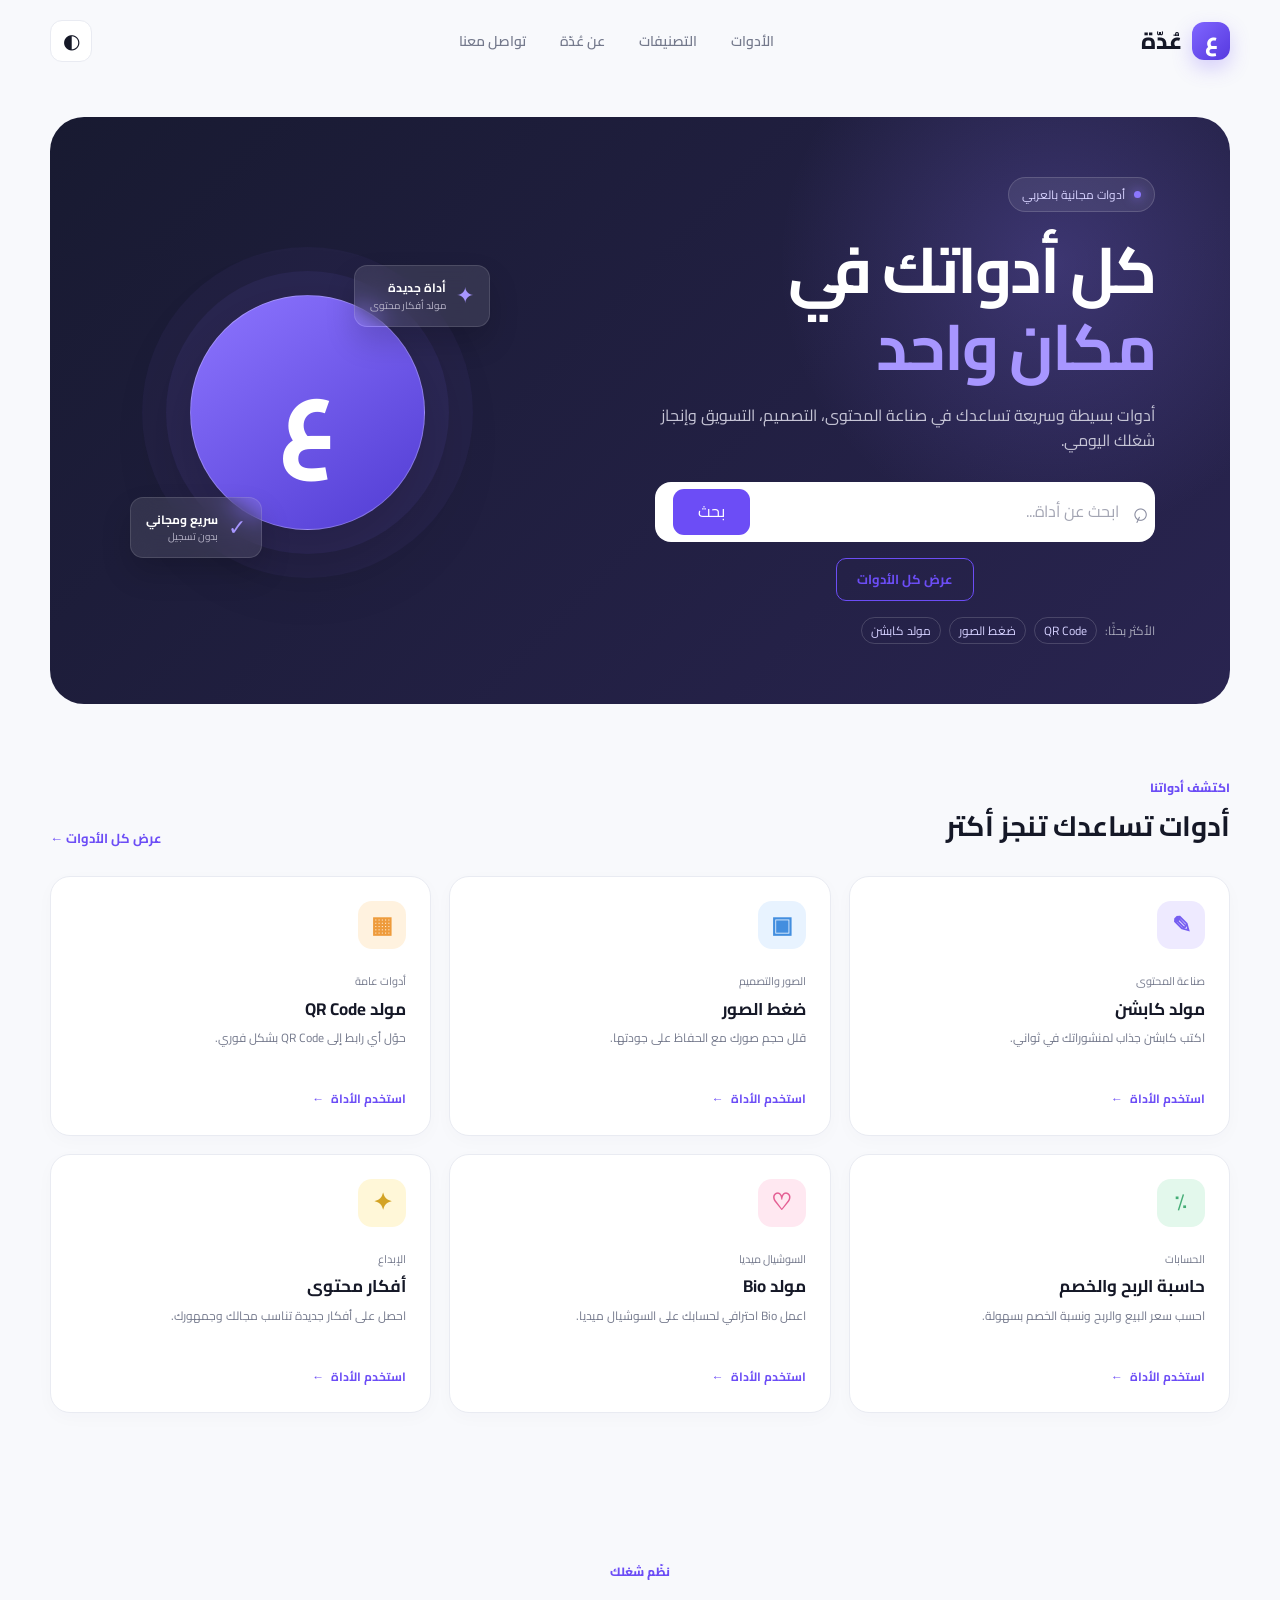
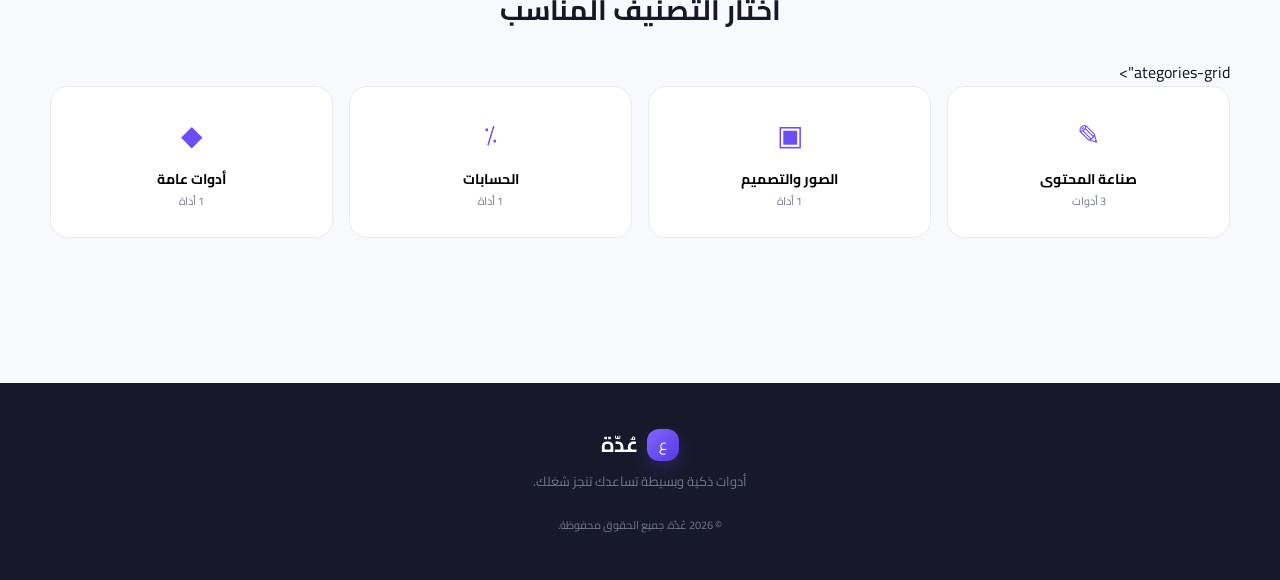
==== index.html @ b645d943 "Rename indexl.html to index.html" ====
<!DOCTYPE html>
<html lang="ar" dir="rtl">
<head>
  <meta charset="UTF-8" />
  <meta name="viewport" content="width=device-width, initial-scale=1.0" />

  <title>عُدّة | أدوات ذكية لشغلك ومحتواك</title>
  
  <link rel="icon" type="image/svg+xml" href="favicon.svg" />

  <meta
    name="description"
    content="عُدّة توفر لك أدوات عربية مجانية لصناعة المحتوى، التصميم، الحسابات والتسويق."
  />

  <link rel="preconnect" href="https://fonts.googleapis.com" />
  <link rel="preconnect" href="https://fonts.gstatic.com" crossorigin />
  <link
    href="https://fonts.googleapis.com/css2?family=Cairo:wght@400;500;600;700;800&display=swap"
    rel="stylesheet"
  />

  <link rel="stylesheet" href="style.css" />
</head>

<body>
  <header class="navbar">
    <a href="#" class="logo">
      <span class="logo-icon">ع</span>
      <span>عُدّة</span>
    </a>

    <nav class="nav-links">
      <a href="#tools">الأدوات</a>
      <a href="#categories">التصنيفات</a>
      <a href="about.html">عن عُدّة</a>
      <a href="contact.html">تواصل معنا</a>
    </nav>
    

    <button class="theme-button" id="themeButton" aria-label="تغيير المظهر">
      ◐
    </button>
  </header>

  <main>
    <section class="hero">
      <div class="hero-content">
        <div class="badge">
          <span class="badge-dot"></span>
          أدوات مجانية بالعربي
        </div>

        <h1>
          كل أدواتك في
          <span>مكان واحد</span>
        </h1>

        <p>
          أدوات بسيطة وسريعة تساعدك في صناعة المحتوى، التصميم، التسويق
          وإنجاز شغلك اليومي.
        </p>

        <div class="search-box">
          <span class="search-icon">⌕</span>
          <input
            type="text"
            id="searchInput"
            placeholder="ابحث عن أداة..."
          />
          <button id="searchButton">بحث</button>
        </div>

        <button id="showAllTools" class="show-all-button">
          عرض كل الأدوات
        </button>
        

        <div class="quick-links">
          <span>الأكثر بحثًا:</span>
          <button class="quick-link" data-search="QR">QR Code</button>
          <button class="quick-link" data-search="صور">ضغط الصور</button>
          <button class="quick-link" data-search="كابشن">مولد كابشن</button>
        </div>
      </div>

      <div class="hero-decoration">
        <div class="floating-card card-one">
          <span>✦</span>
          <div>
            <strong>أداة جديدة</strong>
            <small>مولد أفكار محتوى</small>
          </div>
        </div>

        <div class="main-orb">
          <div class="orb-symbol">ع</div>
        </div>

        <div class="floating-card card-two">
          <span>✓</span>
          <div>
            <strong>سريع ومجاني</strong>
            <small>بدون تسجيل</small>
          </div>
        </div>
      </div>
    </section>

    <section class="tools-section" id="tools">
      <div class="section-heading">
        <div>
          <span class="section-label">اكتشف أدواتنا</span>
          <h2>أدوات تساعدك تنجز أكتر</h2>
        </div>

        <a href="#tools" class="view-all">عرض كل الأدوات ←</a>
      </div>

      <div class="tools-grid" id="toolsGrid">
        <article
  class="tool-card"
  data-category="content"
  data-name="مولد كابشن منشورات محتوى"
>

          <div class="tool-icon purple">✎</div>
          <div class="tool-card-content">
            <span class="tool-category">صناعة المحتوى</span>
            <h3>مولد كابشن</h3>
            <p>اكتب كابشن جذاب لمنشوراتك في ثواني.</p>
            <a href="caption.html" class="tool-link">
              استخدم الأداة <span>←</span>
            </a>
            
          </div>
        </article>

        <article
  class="tool-card"
  data-category="design"
  data-name="ضغط الصور تحويل webp"
>

          <div class="tool-icon blue">▣</div>
          <div class="tool-card-content">
            <span class="tool-category">الصور والتصميم</span>
            <h3>ضغط الصور</h3>
            <p>قلل حجم صورك مع الحفاظ على جودتها.</p>
            <a href="images.html" class="tool-link">
              استخدم الأداة <span>←</span>
            </a>
            
          </div>
        </article>

        <article
  class="tool-card"
  data-category="general"
  data-name="مولد qr كود"
>

          <div class="tool-icon orange">▦</div>
          <div class="tool-card-content">
            <span class="tool-category">أدوات عامة</span>
            <h3>مولد QR Code</h3>
            <p>حوّل أي رابط إلى QR Code بشكل فوري.</p>
            <a href="qr.html" class="tool-link">
              استخدم الأداة <span>←</span>
            </a>
            
          </div>
        </article>

        <article
  class="tool-card"
  data-category="calculations"
  data-name="حاسبة الربح الخصم السعر"
>

          <div class="tool-icon green">٪</div>
          <div class="tool-card-content">
            <span class="tool-category">الحسابات</span>
            <h3>حاسبة الربح والخصم</h3>
            <p>احسب سعر البيع والربح ونسبة الخصم بسهولة.</p>
            <a href="calculator.html" class="tool-link">
              استخدم الأداة <span>←</span>
            </a>
            
          </div>
        </article>

        <article
  class="tool-card"
  data-category="content"
  data-name="مولد bio انستجرام تيك توك"
>

          <div class="tool-icon pink">♡</div>
          <div class="tool-card-content">
            <span class="tool-category">السوشيال ميديا</span>
            <h3>مولد Bio</h3>
            <p>اعمل Bio احترافي لحسابك على السوشيال ميديا.</p>
            <a href="bio.html" class="tool-link">
              استخدم الأداة <span>←</span>
            </a>
            
          </div>
        </article>

        <article
  class="tool-card"
  data-category="content"
  data-name="أفكار محتوى فيديو"
>

          <div class="tool-icon yellow">✦</div>
          <div class="tool-card-content">
            <span class="tool-category">الإبداع</span>
            <h3>أفكار محتوى</h3>
            <p>احصل على أفكار جديدة تناسب مجالك وجمهورك.</p>
            <a href="ideas.html" class="tool-link">
              استخدم الأداة <span>←</span>
            </a>
            
          </div>
        </article>
      </div>

      <p class="no-results" id="noResults">
        مفيش أدوات مطابقة للبحث حاليًا.
      </p>
    </section>

    <section class="categories-section" id="categories">
      <div class="section-heading centered">
        <span class="section-label">نظّم شغلك</span>
        <h2>اختار التصنيف المناسب</h2>
      </div>

      ategories-grid">
      <div class="categories-grid">
        <button class="category-card" data-category-filter="content">
          <span>✎</span>
          <strong>صناعة المحتوى</strong>
          <small>3 أدوات</small>
        </button>
      
        <button class="category-card" data-category-filter="design">
          <span>▣</span>
          <strong>الصور والتصميم</strong>
          <small>1 أداة</small>
        </button>
      
        <button class="category-card" data-category-filter="calculations">
          <span>٪</span>
          <strong>الحسابات</strong>
          <small>1 أداة</small>
        </button>
      
        <button class="category-card" data-category-filter="general">
          <span>◆</span>
          <strong>أدوات عامة</strong>
          <small>1 أداة</small>
        </button>
      </div>
      
    </section>
  </main>

  <footer id="about">
    <div class="footer-logo">
      <span class="logo-icon">ع</span>
      <strong>عُدّة</strong>
    </div>
    <p>أدوات ذكية وبسيطة تساعدك تنجز شغلك.</p>
    <span class="copyright">© 2026 عُدّة. جميع الحقوق محفوظة.</span>
  </footer>

  <script src="script.js"></script>
</body>
</html>
---- style.css ----
:root {
    --bg: #f8f9fc;
    --surface: #ffffff;
    --text: #151827;
    --muted: #74798c;
    --border: #e9ebf2;
    --primary: #6c4df6;
    --primary-dark: #5639df;
    --shadow: 0 18px 50px rgba(40, 35, 90, 0.08 );
  }
  
  * {
    margin: 0;
    padding: 0;
    box-sizing: border-box;
  }
  
  html {
    scroll-behavior: smooth;
  }
  
  body {
    background: var(--bg);
    color: var(--text);
    font-family: "Cairo", sans-serif;
    line-height: 1.6;
  }
  
  a {
    color: inherit;
    text-decoration: none;
  }
  
  button,
  input {
    font: inherit;
  }
  
  .navbar {
    width: min(1180px, calc(100% - 40px));
    height: 82px;
    margin: auto;
    display: flex;
    align-items: center;
    justify-content: space-between;
  }
  
  .logo {
    display: flex;
    align-items: center;
    gap: 10px;
    font-size: 23px;
    font-weight: 800;
  }
  
  .logo-icon {
    width: 38px;
    height: 38px;
    display: grid;
    place-items: center;
    color: white;
    border-radius: 12px;
    background: linear-gradient(135deg, #8066ff, #5639df);
    box-shadow: 0 8px 20px rgba(108, 77, 246, 0.25);
  }
  
  .nav-links {
    display: flex;
    gap: 34px;
    color: var(--muted);
    font-size: 14px;
    font-weight: 600;
  }
  
  .nav-links a {
    transition: color 0.2s ease;
  }
  
  .nav-links a:hover {
    color: var(--primary);
  }
  
  .theme-button {
    width: 42px;
    height: 42px;
    border: 1px solid var(--border);
    border-radius: 12px;
    background: var(--surface);
    color: var(--text);
    cursor: pointer;
    font-size: 20px;
  }
  
  .hero {
    width: min(1180px, calc(100% - 40px));
    min-height: 540px;
    margin: 35px auto 70px;
    padding: 60px 75px;
    display: flex;
    align-items: center;
    justify-content: space-between;
    overflow: hidden;
    border-radius: 34px;
    background:
      radial-gradient(circle at 85% 25%, rgba(143, 122, 255, 0.24), transparent 25%),
      linear-gradient(135deg, #181a31, #292450);
    color: white;
  }
  
  .hero-content {
    max-width: 570px;
  }
  
  .badge {
    width: fit-content;
    display: flex;
    align-items: center;
    gap: 9px;
    margin-bottom: 20px;
    padding: 7px 13px;
    border: 1px solid rgba(255, 255, 255, 0.15);
    border-radius: 30px;
    color: #d7d2ff;
    background: rgba(255, 255, 255, 0.08);
    font-size: 12px;
  }
  
  .badge-dot {
    width: 7px;
    height: 7px;
    border-radius: 50%;
    background: #8c77ff;
    box-shadow: 0 0 12px #8c77ff;
  }
  
  .hero h1 {
    margin-bottom: 17px;
    font-size: clamp(38px, 5vw, 64px);
    line-height: 1.2;
    letter-spacing: -2px;
  }
  
  .hero h1 span {
    display: block;
    color: #a796ff;
  }
  
  .hero p {
    max-width: 500px;
    margin-bottom: 28px;
    color: #c6c5d6;
    font-size: 16px;
  }
  
  .search-box {
    height: 60px;
    display: flex;
    align-items: center;
    gap: 12px;
    padding: 7px 8px 7px 18px;
    border-radius: 16px;
    background: white;
  }
  
  .search-icon {
    color: #8a8da0;
    font-size: 27px;
    transform: rotate(-20deg);
  }
  
  .search-box input {
    flex: 1;
    min-width: 0;
    border: none;
    outline: none;
    color: var(--text);
    background: transparent;
  }
  
  .search-box input::placeholder {
    color: #a3a5b3;
  }
  
  .search-box button {
    height: 46px;
    padding: 0 25px;
    border: none;
    border-radius: 11px;
    color: white;
    background: var(--primary);
    cursor: pointer;
    transition: background 0.2s ease;
  }
  
  .search-box button:hover {
    background: var(--primary-dark);
  }
  
  .quick-links {
    display: flex;
    align-items: center;
    flex-wrap: wrap;
    gap: 8px;
    margin-top: 16px;
    color: #a8a8ba;
    font-size: 12px;
  }
  
  .quick-link {
    padding: 3px 9px;
    border: 1px solid rgba(255, 255, 255, 0.16);
    border-radius: 20px;
    color: #d5d1ff;
    background: transparent;
    cursor: pointer;
  }
  
  .hero-decoration {
    position: relative;
    width: 360px;
    height: 340px;
  }
  
  .main-orb {
    position: absolute;
    top: 55px;
    left: 65px;
    width: 235px;
    height: 235px;
    display: grid;
    place-items: center;
    border: 1px solid rgba(255, 255, 255, 0.25);
    border-radius: 50%;
    background: linear-gradient(145deg, #8d75ff, #513cd3);
    box-shadow:
      0 0 0 24px rgba(128, 103, 255, 0.08),
      0 0 0 48px rgba(128, 103, 255, 0.05),
      0 25px 70px rgba(0, 0, 0, 0.3);
  }
  
  .orb-symbol {
    color: white;
    font-size: 100px;
    font-weight: 800;
  }
  
  .floating-card {
    position: absolute;
    z-index: 2;
    display: flex;
    align-items: center;
    gap: 10px;
    padding: 12px 15px;
    border: 1px solid rgba(255, 255, 255, 0.12);
    border-radius: 13px;
    background: rgba(255, 255, 255, 0.1);
    backdrop-filter: blur(12px);
    box-shadow: 0 15px 30px rgba(0, 0, 0, 0.16);
  }
  
  .floating-card > span {
    color: #a796ff;
    font-size: 22px;
  }
  
  .floating-card strong,
  .floating-card small {
    display: block;
  }
  
  .floating-card strong {
    font-size: 12px;
  }
  
  .floating-card small {
    color: #b8b5c9;
    font-size: 10px;
  }
  
  .card-one {
    top: 25px;
    right: -5px;
  }
  
  .card-two {
    bottom: 22px;
    left: 5px;
  }
  
  .tools-section,
  .categories-section {
    width: min(1180px, calc(100% - 40px));
    margin: 0 auto 90px;
  }
  
  .section-heading {
    display: flex;
    align-items: end;
    justify-content: space-between;
    margin-bottom: 28px;
  }
  
  .section-label {
    color: var(--primary);
    font-size: 12px;
    font-weight: 800;
  }
  
  .section-heading h2 {
    margin-top: 4px;
    font-size: 28px;
  }
  
  .view-all {
    color: var(--primary);
    font-size: 13px;
    font-weight: 700;
  }
  
  .tools-grid {
    display: grid;
    grid-template-columns: repeat(3, 1fr);
    gap: 18px;
  }
  
  .tool-card {
    min-height: 235px;
    padding: 24px;
    border: 1px solid var(--border);
    border-radius: 20px;
    background: var(--surface);
    box-shadow: 0 5px 18px rgba(35, 33, 70, 0.025);
    transition: transform 0.25s ease, box-shadow 0.25s ease;
  }
  
  .tool-card:hover {
    transform: translateY(-6px);
    box-shadow: var(--shadow);
  }
  
  .tool-icon {
    width: 48px;
    height: 48px;
    display: grid;
    place-items: center;
    margin-bottom: 18px;
    border-radius: 14px;
    font-size: 23px;
    font-weight: 700;
  }
  
  .purple {
    color: #765ef1;
    background: #eeeaff;
  }
  
  .blue {
    color: #438edf;
    background: #e8f3ff;
  }
  
  .orange {
    color: #ee9b3c;
    background: #fff2df;
  }
  
  .green {
    color: #45ad76;
    background: #e3f8ec;
  }
  
  .pink {
    color: #e45e93;
    background: #ffe8f1;
  }
  
  .yellow {
    color: #d3a325;
    background: #fff7d8;
  }
  
  .tool-category {
    color: var(--muted);
    font-size: 11px;
  }
  
  .tool-card h3 {
    margin: 3px 0 5px;
    font-size: 17px;
  }
  
  .tool-card p {
    min-height: 48px;
    color: var(--muted);
    font-size: 12px;
  }
  
  .tool-link {
    display: inline-block;
    margin-top: 13px;
    color: var(--primary);
    font-size: 12px;
    font-weight: 700;
  }
  
  .tool-link span {
    display: inline-block;
    margin-right: 4px;
    transition: transform 0.2s ease;
  }
  
  .tool-link:hover span {
    transform: translateX(-4px);
  }
  
  .categories-section {
    padding: 55px 0;
  }
  
  .centered {
    display: block;
    text-align: center;
  }
  
  .categories-grid {
    display: grid;
    grid-template-columns: repeat(4, 1fr);
    gap: 16px;
  }
  
  .category-card {
    padding: 26px 15px;
    border: 1px solid var(--border);
    border-radius: 18px;
    background: var(--surface);
    cursor: pointer;
    transition: 0.2s ease;
  }
  
  .category-card:hover {
    border-color: var(--primary);
    transform: translateY(-4px);
  }
  
  .category-card span,
  .category-card strong,
  .category-card small {
    display: block;
  }
  
  .category-card span {
    margin-bottom: 10px;
    color: var(--primary);
    font-size: 28px;
  }
  
  .category-card strong {
    font-size: 14px;
  }
  
  .category-card small {
    margin-top: 3px;
    color: var(--muted);
    font-size: 11px;
  }
  
  .no-results {
    display: none;
    padding: 35px;
    color: var(--muted);
    text-align: center;
  }
  
  footer {
    padding: 45px 20px;
    color: var(--muted);
    background: #171829;
    text-align: center;
  }
  
  .footer-logo {
    display: flex;
    align-items: center;
    justify-content: center;
    gap: 9px;
    margin-bottom: 10px;
    color: white;
    font-size: 21px;
  }
  
  .footer-logo .logo-icon {
    width: 32px;
    height: 32px;
    font-size: 15px;
  }
  
  footer p {
    font-size: 13px;
  }
  
  .copyright {
    display: block;
    margin-top: 25px;
    color: #77798d;
    font-size: 11px;
  }
  
  body.dark {
    --bg: #10111d;
    --surface: #191a29;
    --text: #f5f4fb;
    --muted: #a4a5b5;
    --border: #292b3c;
    --shadow: 0 18px 50px rgba(0, 0, 0, 0.24);
  }
  
  @media (max-width: 850px) {
    .hero {
      padding: 50px 35px;
    }
  
    .hero-decoration {
      display: none;
    }
  
    .tools-grid {
      grid-template-columns: repeat(2, 1fr);
    }
  
    .categories-grid {
      grid-template-columns: repeat(2, 1fr);
    }
  }
  
  @media (max-width: 580px) {
    .navbar {
      height: 70px;
    }
  
    .nav-links {
      display: none;
    }
  
    .hero {
      width: calc(100% - 24px);
      min-height: auto;
      margin-top: 15px;
      padding: 38px 22px;
      border-radius: 25px;
    }
  
    .hero h1 {
      font-size: 40px;
    }
  
    .search-box {
      height: auto;
      flex-wrap: wrap;
      padding: 8px;
    }
  
    .search-icon {
      margin-right: 8px;
    }
  
    .search-box input {
      width: calc(100% - 55px);
      height: 44px;
    }
  
    .search-box button {
      width: 100%;
    }
  
    .tools-section,
    .categories-section {
      width: calc(100% - 24px);
    }
  
    .section-heading {
      align-items: start;
      flex-direction: column;
      gap: 10px;
    }
  
    .tools-grid,
    .categories-grid {
      grid-template-columns: 1fr;
    }
  }
  .show-all-button {
    display: block;
    margin: 16px auto 0;
    padding: 10px 20px;
    border: 1px solid var(--primary);
    border-radius: 10px;
    color: var(--primary);
    background: transparent;
    cursor: pointer;
    font-size: 13px;
    font-weight: 700;
    transition: 0.2s ease;
  }
  
  .show-all-button:hover {
    color: white;
    background: var(--primary);
  }
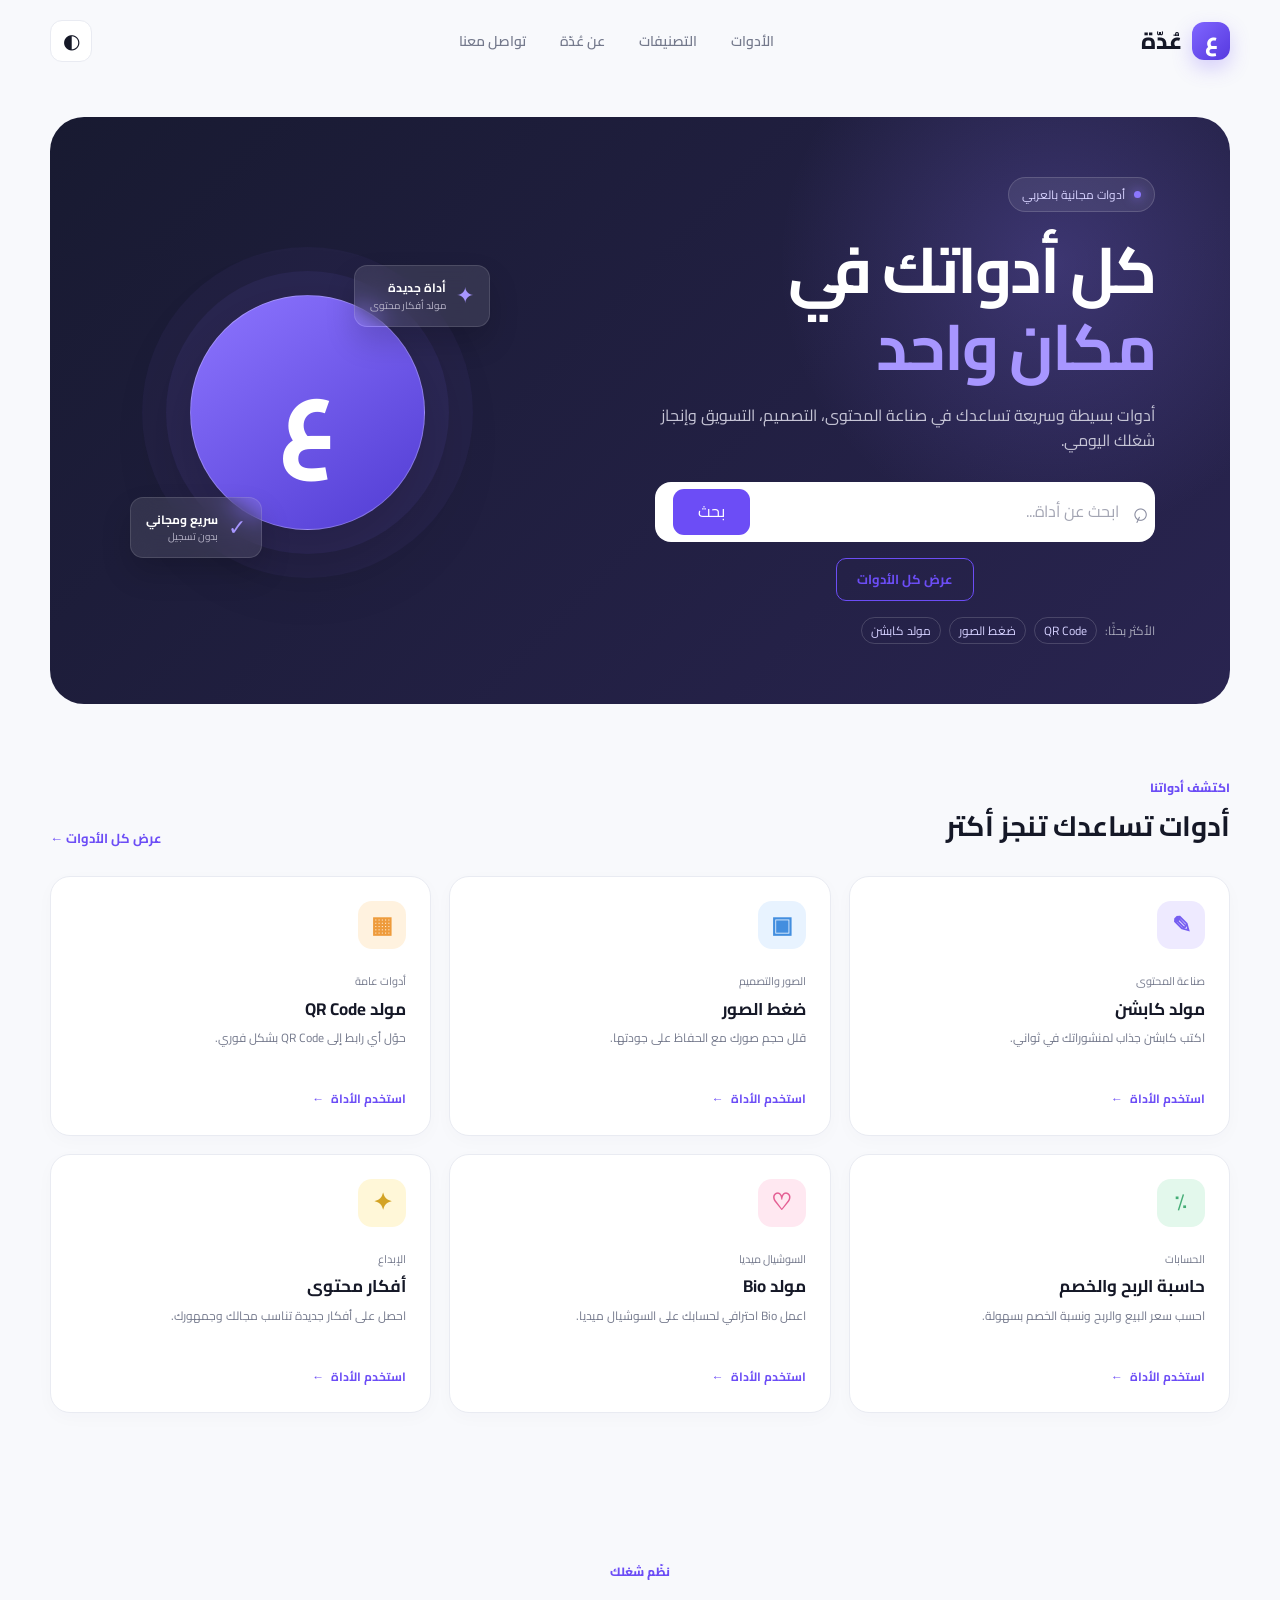
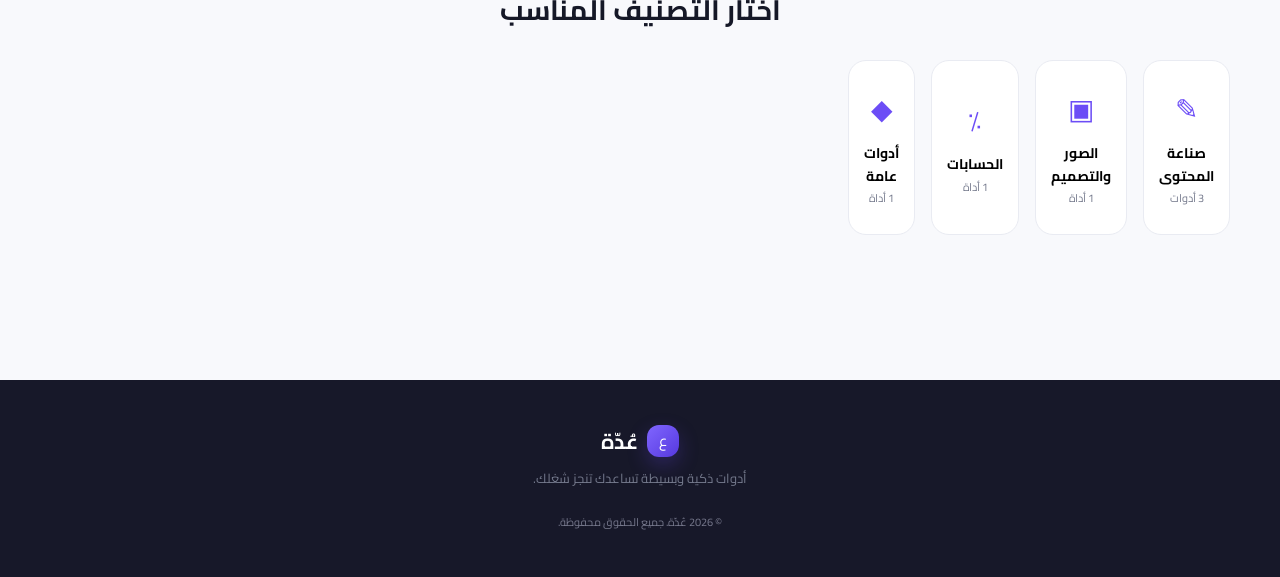
==== commit 67ff8370: "Update index.html" ====
--- a/index.html
+++ b/index.html
@@ -238,7 +238,8 @@
         <h2>اختار التصنيف المناسب</h2>
       </div>
 
-      ategories-grid">
+      <div class="categories-grid">
+
       <div class="categories-grid">
         <button class="category-card" data-category-filter="content">
           <span>✎</span>
